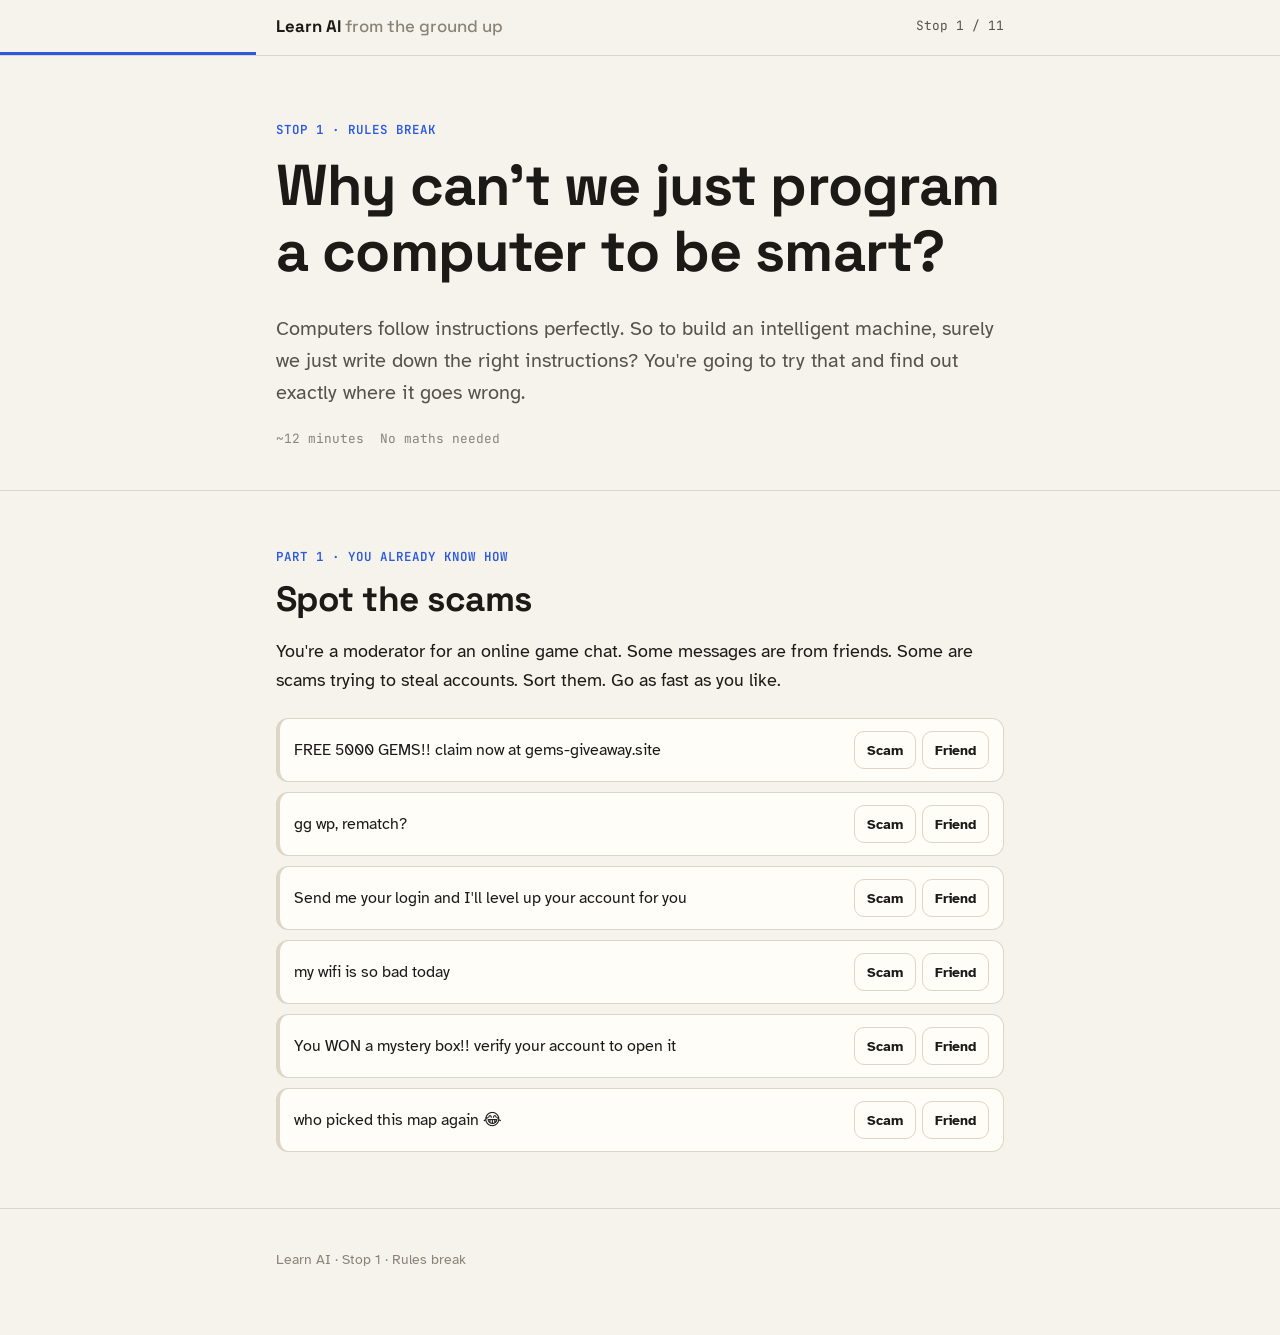
==== stops/01-rules-break/index.html @ be9ae443 "Add journey home page and Stop 1: Rules break Interactive first stop: sort scam messages by instinct" ====
<!doctype html>
<html lang="en">
<head>
<meta charset="utf-8">
<meta name="viewport" content="width=device-width, initial-scale=1">
<title>Rules Break · Learn AI</title>
<meta name="description" content="Stop 1 of Learn AI: why we can't just program a computer to be smart. Write your own rules, then watch the real world break them.">
<link rel="preconnect" href="https://fonts.googleapis.com">
<link rel="preconnect" href="https://fonts.gstatic.com" crossorigin>
<link href="https://fonts.googleapis.com/css2?family=Atkinson+Hyperlegible:ital,wght@0,400;0,700;1,400&family=JetBrains+Mono:wght@400;600&family=Space+Grotesk:wght@500;700&display=swap" rel="stylesheet">
<link rel="stylesheet" href="../../assets/css/base.css">
<link rel="stylesheet" href="stop.css">
</head>
<body>

<header class="site-bar">
  <div class="wrap bar-inner">
    <a href="../../index.html" class="brand">Learn AI <span>from the ground up</span></a>
    <span class="stop-count">Stop 1 / 11</span>
  </div>
  <div class="progress"><div class="progress-fill" id="progress"></div></div>
</header>

<main>

  <!-- ============ HERO ============ -->
  <div class="hero wrap">
    <p class="eyebrow">Stop 1 · Rules break</p>
    <h1>Why can't we just program a computer to be smart?</h1>
    <p class="lede">Computers follow instructions perfectly. So to build an intelligent machine, surely we just write down the right instructions? You're going to try that and find out exactly where it goes wrong.</p>
    <div class="meta"><span>~12 minutes</span><span>No maths needed</span></div>
  </div>

  <!-- ============ PART 1: the hook ============ -->
  <section class="section" id="s1">
    <div class="wrap">
      <p class="eyebrow">Part 1 · You already know how</p>
      <h2>Spot the scams</h2>
      <p>You're a moderator for an online game chat. Some messages are from friends. Some are scams trying to steal accounts. Sort them. Go as fast as you like.</p>

      <ul class="msgs" id="hook-list"></ul>

      <div id="hook-result" class="hook-result" hidden aria-live="polite"></div>
      <button class="btn primary continue" data-reveal="s2" id="hook-continue" hidden>So how did you do it?</button>
    </div>
  </section>

  <!-- ============ PART 2: write the rules ============ -->
  <section class="section" id="s2" hidden>
    <div class="wrap">
      <p class="eyebrow">Part 2 · Write the rules</p>
      <h2>Now teach a computer to do it</h2>
      <p>You sorted those without thinking. But a computer can't "just know" anything. It can only follow exact instructions, and it follows them very fast, millions of times a second, without getting tired.</p>
      <p>One instruction a computer can follow perfectly is: <strong>does this message contain these letters?</strong> So let's build a scam filter out of rules like that. You get two kinds of rule:</p>

      <div class="rule-kinds">
        <div><span class="tag block">Block</span> the message if it contains a word.</div>
        <div><span class="tag allow">Allow</span> the message if it contains a word. <em>Allow beats block.</em></div>
      </div>

      <div class="builder card">
        <form id="rule-form" class="rule-form" autocomplete="off">
          <label class="sr-only" for="rule-type">Rule type</label>
          <select id="rule-type">
            <option value="block">Block</option>
            <option value="allow">Allow</option>
          </select>
          <label for="rule-word" class="rule-form-mid">if it contains</label>
          <input id="rule-word" type="text" maxlength="30" placeholder="type a word…" spellcheck="false">
          <button class="btn primary" type="submit">Add rule</button>
        </form>
        <p class="suggest" id="suggest">Stuck? Try: </p>

        <ol class="rule-list" id="rule-list"></ol>
        <p class="rule-empty" id="rule-empty">No rules yet, so every message gets through, scams included.</p>
      </div>

      <div class="days">
        <div class="day-tabs" id="day-tabs" role="tablist" aria-label="Days"></div>
        <div class="day-panel card" id="day-panel"></div>
      </div>
    </div>
  </section>

  <!-- ============ PART 3: the arms race ============ -->
  <section class="section" id="s3" hidden>
    <div class="wrap">
      <p class="eyebrow">Part 3 · What just happened?</p>
      <h2>Your rules were always one day behind</h2>
      <p>Here's how your filter did on the <strong>first try</strong> each morning, before you'd seen that day's messages, compared with after you fixed it.</p>

      <div class="card scoreboard" id="scoreboard" aria-live="polite"></div>

      <p>Every rule you wrote came from looking at <em>yesterday's</em> messages. But the scammers only need to find one gap, and they change their words the moment a filter catches them. Meanwhile, ordinary messages keep tripping your rules by accident.</p>

      <div class="lessons">
        <div class="lesson">
          <span class="lesson-num">1</span>
          <h3>Rules only know what you thought of</h3>
          <p>"FR33 G3MS" isn't "free gems", as far as your rule is concerned. A rule can't cope with anything its writer didn't imagine.</p>
        </div>
        <div class="lesson">
          <span class="lesson-num">2</span>
          <h3>Rules fight each other</h3>
          <p>Block "free" and you block "are you free on Saturday?". Add an allow rule to fix that and you open a gap somewhere else. <button class="linklike" id="go-monday">Go back to Monday</button> and check your newest rules still work there.</p>
        </div>
        <div class="lesson">
          <span class="lesson-num">3</span>
          <h3>The list never ends</h3>
          <p id="rule-count-line">You wrote a handful of rules for three days and a few dozen messages. A real game might see millions of messages a day, in dozens of languages.</p>
        </div>
      </div>

      <details class="deeper">
        <summary>This really happened: the war on spam email<span class="tag-deeper">Go deeper</span></summary>
        <div class="deeper-body">
          <p>Early email spam filters worked exactly like yours: lists of banned words written by people. Spammers answered with misspellings, extra spaces and even pictures of words instead of text.</p>
          <p>In 2002 a programmer called Paul Graham suggested a different approach. Instead of people writing the rules, the computer would count how often each word appeared in spam and in normal email, and work out the rules itself from thousands of examples. Filters built this way were much harder to fool, and they kept learning as spam changed.</p>
        </div>
      </details>

      <button class="btn primary continue" data-reveal="s4">Maybe words are just hard. Try pictures?</button>
    </div>
  </section>

  <!-- ============ PART 4: cat rules ============ -->
  <section class="section" id="s4" hidden>
    <div class="wrap">
      <p class="eyebrow">Part 4 · Pictures</p>
      <h2>Write a rule for "cat"</h2>
      <p>A three-year-old can spot a cat. Surely a rule for it is easy? Choose the features your rule needs. The computer will say <strong>cat</strong> only if an animal has <em>every</em> feature you choose.</p>

      <div class="feature-picker card">
        <p class="picker-label">It's a cat if it has…</p>
        <div class="features" id="features" role="group" aria-label="Cat features"></div>
      </div>

      <p class="cat-score" id="cat-score" aria-live="polite"></p>
      <div class="animals" id="animals"></div>

      <button class="btn" id="cat-possible">Is 7 out of 7 even possible?</button>
      <div id="cat-explain" class="callout" hidden>
        <p><strong>No.</strong> Look at the walking cat, the fox and the husky. They tick exactly the same boxes, so any rule that says "cat" to one says "cat" to all three. And every feature you add to shut out the dogs also shuts out a real cat: the sleeping one, the hairless one, the one facing away.</p>
        <p>The things that actually make a cat look like a cat (the shape of the face, the way it moves) are almost impossible to put into words, even though your brain recognises them instantly.</p>
      </div>
      <button class="btn primary continue" data-reveal="s5" id="cat-continue" hidden>And there's a bigger problem</button>
    </div>
  </section>

  <!-- ============ PART 5: what the computer sees ============ -->
  <section class="section" id="s5" hidden>
    <div class="wrap">
      <p class="eyebrow">Part 5 · Who ticks the boxes?</p>
      <h2>The computer has never seen an ear</h2>
      <p>In that last game we cheated. We <em>told</em> the computer which animals had pointy ears. In real life nobody does that. A camera doesn't hand the computer "whiskers: yes". It hands over this:</p>

      <div class="pixel-stage card">
        <div class="pixel-grid" id="pixel-grid" aria-label="A 16 by 16 picture of a cat's face made of numbers" role="img"></div>
        <div class="pixel-controls">
          <button class="btn primary" id="pixel-toggle" aria-pressed="false">Show what the computer sees</button>
          <p class="pixel-caption" id="pixel-caption">A tiny 16 × 16 picture of a cat's face.</p>
        </div>
      </div>

      <p>That's it. <strong>256 numbers.</strong> Small numbers are dark and big numbers are light. There's no "ear" in there, just numbers next to other numbers. Try writing a rule for "pointy ear" using only those numbers. And a real photo has millions of them.</p>

      <div class="callout">
        <p>So in the end, people gave up trying to write the rules. They asked a different question: <strong>what if the computer could find the rules itself, just by looking at lots of examples?</strong> That idea is called <strong>machine learning</strong>, and it's what the rest of this journey is about.</p>
      </div>

      <details class="deeper">
        <summary>The age of "expert systems"<span class="tag-deeper">Go deeper</span></summary>
        <div class="deeper-body">
          <p>In the 1970s and 80s, much of AI research meant exactly what you just did: sitting down with human experts and turning their knowledge into long lists of IF… THEN… rules. These <em>expert systems</em> were used for jobs like suggesting treatments for blood infections or deciding how to put together big computer orders. One of them grew to thousands of rules.</p>
          <p>They worked well in narrow areas, but they were expensive to keep up to date, and they failed in surprising ways whenever a situation came up that nobody had written a rule for. Sound familiar?</p>
        </div>
      </details>

      <h2 class="summary-head">What you now know</h2>
      <ol class="takeaways">
        <li><span>Computers follow instructions perfectly, but only the instructions someone thought to write.</span></li>
        <li><span>The real world is too messy for hand-written rules. Words change, animals curl up, and rules clash with each other.</span></li>
        <li><span>To a computer, a picture (or a sound, or a word) is just numbers. Any intelligence has to be built out of those numbers.</span></li>
      </ol>

      <a class="next-stop" href="../../index.html">
        <span><small>Next · Stop 2</small><strong>Everything is numbers</strong></span>
        <span class="soon">Coming soon →</span>
      </a>
    </div>
  </section>

</main>

<footer class="site-foot">
  <div class="wrap">Learn AI · Stop 1 · Rules break</div>
</footer>

<script src="../../assets/js/site.js"></script>
<script src="stop.js"></script>
</body>
</html>
---- assets/css/base.css ----
/* Learn AI — shared design system
   Every stop uses these tokens so the visual language stays consistent
   across the journey (a neuron on stop 3 looks the same inside stop 6). */

:root {
  --paper: #f6f3ec;
  --surface: #fffdf8;
  --surface-2: #efeadf;
  --ink: #1c1a17;
  --ink-2: #57524a;
  --ink-3: #8a8378;
  --line: #ddd5c6;
  --accent: #2b59e0;
  --accent-ink: #ffffff;
  --accent-soft: #e3eafc;
  --good: #1d7f63;
  --good-soft: #dcefe7;
  --bad: #c9412b;
  --bad-soft: #f8e1dc;
  --warn: #a86f08;
  --warn-soft: #f6ead0;
  --shadow: 0 1px 2px rgba(40, 30, 10, .06), 0 4px 16px rgba(40, 30, 10, .06);
  --radius: 14px;
  --font-body: "Atkinson Hyperlegible", system-ui, -apple-system, "Segoe UI", sans-serif;
  --font-head: "Space Grotesk", system-ui, sans-serif;
  --font-mono: "JetBrains Mono", ui-monospace, Consolas, monospace;
  color-scheme: light;
}

@media (prefers-color-scheme: dark) {
  :root:not([data-theme="light"]) {
    --paper: #14130f;
    --surface: #1d1c17;
    --surface-2: #26241e;
    --ink: #f1ede4;
    --ink-2: #bdb6a8;
    --ink-3: #857e71;
    --line: #34312a;
    --accent: #7c9cff;
    --accent-ink: #0f1320;
    --accent-soft: #1f2a4a;
    --good: #4cc39c;
    --good-soft: #15342a;
    --bad: #f07a63;
    --bad-soft: #3c1f19;
    --warn: #e6b04a;
    --warn-soft: #3a2d12;
    --shadow: 0 1px 2px rgba(0, 0, 0, .3), 0 4px 16px rgba(0, 0, 0, .25);
    color-scheme: dark;
  }
}
:root[data-theme="dark"] {
  --paper: #14130f;
  --surface: #1d1c17;
  --surface-2: #26241e;
  --ink: #f1ede4;
  --ink-2: #bdb6a8;
  --ink-3: #857e71;
  --line: #34312a;
  --accent: #7c9cff;
  --accent-ink: #0f1320;
  --accent-soft: #1f2a4a;
  --good: #4cc39c;
  --good-soft: #15342a;
  --bad: #f07a63;
  --bad-soft: #3c1f19;
  --warn: #e6b04a;
  --warn-soft: #3a2d12;
  --shadow: 0 1px 2px rgba(0, 0, 0, .3), 0 4px 16px rgba(0, 0, 0, .25);
  color-scheme: dark;
}

*, *::before, *::after { box-sizing: border-box; }
html { -webkit-text-size-adjust: 100%; scroll-behavior: smooth; scroll-padding-top: 64px; }
@media (prefers-reduced-motion: reduce) {
  html { scroll-behavior: auto; }
  *, *::before, *::after { animation-duration: .01ms !important; transition-duration: .01ms !important; }
}

body {
  margin: 0;
  background: var(--paper);
  color: var(--ink);
  font: 18px/1.6 var(--font-body);
  overflow-x: hidden;
}

h1, h2, h3 { font-family: var(--font-head); line-height: 1.15; letter-spacing: -.015em; margin: 0 0 .5em; }
h1 { font-size: clamp(2.2rem, 7vw, 3.6rem); font-weight: 700; }
h2 { font-size: clamp(1.6rem, 4.5vw, 2.2rem); font-weight: 700; }
h3 { font-size: 1.25rem; font-weight: 500; }
p { margin: 0 0 1em; }
a { color: var(--accent); }
strong { font-weight: 700; }
code, .mono { font-family: var(--font-mono); font-size: .9em; }

.wrap { max-width: 760px; margin: 0 auto; padding: 0 16px; }

/* ---------- top bar ---------- */
.site-bar {
  position: sticky; top: 0; z-index: 20;
  background: color-mix(in srgb, var(--paper) 88%, transparent);
  backdrop-filter: blur(8px);
  -webkit-backdrop-filter: blur(8px);
  border-bottom: 1px solid var(--line);
}
.bar-inner { display: flex; align-items: center; justify-content: space-between; gap: 12px; height: 52px; }
.brand { font-family: var(--font-head); font-weight: 700; color: var(--ink); text-decoration: none; font-size: 1.05rem; white-space: nowrap; }
.brand span { font-weight: 500; color: var(--ink-3); }
@media (max-width: 480px) { .brand span { display: none; } }
.stop-count { font-family: var(--font-mono); font-size: .8rem; color: var(--ink-2); }
.progress { height: 3px; }
.progress-fill { height: 100%; width: 0; background: var(--accent); transition: width .6s ease; }

/* ---------- hero ---------- */
.hero { padding-top: 64px; padding-bottom: 40px; }
.hero .lede { font-size: 1.25rem; color: var(--ink-2); max-width: 36em; }
.meta { display: flex; flex-wrap: wrap; gap: 8px 16px; font-family: var(--font-mono); font-size: .8rem; color: var(--ink-3); margin-top: 20px; }

.eyebrow {
  font-family: var(--font-mono); font-size: .78rem; font-weight: 600;
  letter-spacing: .08em; text-transform: uppercase; color: var(--accent);
  margin: 0 0 12px;
}

/* ---------- sections ---------- */
.section { padding: 56px 0; border-top: 1px solid var(--line); }
.section[hidden] { display: none; }
.section.reveal { animation: rise .6s ease both; }
@keyframes rise { from { opacity: 0; transform: translateY(16px); } to { opacity: 1; transform: none; } }

.card {
  background: var(--surface);
  border: 1px solid var(--line);
  border-radius: var(--radius);
  padding: 20px;
  box-shadow: var(--shadow);
}

.callout {
  border-left: 4px solid var(--accent);
  background: var(--accent-soft);
  padding: 14px 18px;
  border-radius: 0 10px 10px 0;
  margin: 20px 0;
}
.callout p:last-child { margin: 0; }

/* ---------- buttons ---------- */
.btn {
  appearance: none;
  font: 700 1rem/1.2 var(--font-body);
  padding: 11px 18px;
  border-radius: 10px;
  border: 1px solid var(--line);
  background: var(--surface);
  color: var(--ink);
  cursor: pointer;
  transition: transform .12s ease, background .15s ease, border-color .15s ease;
  min-height: 44px;
}
.btn:hover { border-color: var(--ink-3); }
.btn:active { transform: translateY(1px); }
.btn:focus-visible, button:focus-visible, input:focus-visible, select:focus-visible, summary:focus-visible, a:focus-visible {
  outline: 3px solid var(--accent); outline-offset: 2px;
}
.btn.primary { background: var(--accent); border-color: var(--accent); color: var(--accent-ink); }
.btn.primary:hover { filter: brightness(1.07); }
.btn[disabled] { opacity: .45; cursor: not-allowed; }
.btn.continue { margin-top: 28px; }
.btn.continue::after { content: " \2193"; }

/* ---------- "go deeper" drawers ---------- */
details.deeper {
  margin: 24px 0;
  border: 1px dashed var(--ink-3);
  border-radius: var(--radius);
  background: var(--surface);
}
details.deeper summary {
  cursor: pointer;
  padding: 14px 18px;
  font-family: var(--font-head);
  font-weight: 500;
  list-style: none;
  display: flex; align-items: center; gap: 10px;
}
details.deeper summary::-webkit-details-marker { display: none; }
details.deeper summary::before {
  content: "+"; font-family: var(--font-mono); font-weight: 600;
  width: 24px; height: 24px; display: inline-grid; place-items: center;
  border-radius: 6px; background: var(--surface-2); color: var(--accent);
  flex: none;
}
details.deeper[open] summary::before { content: "\2212"; }
details.deeper .tag-deeper { font-family: var(--font-mono); font-size: .7rem; color: var(--ink-3); margin-left: auto; text-transform: uppercase; letter-spacing: .06em; white-space: nowrap; }
details.deeper .deeper-body { padding: 0 18px 16px 52px; color: var(--ink-2); }
@media (max-width: 520px) { details.deeper .deeper-body { padding-left: 18px; } }

/* ---------- summary + next ---------- */
.takeaways { list-style: none; padding: 0; margin: 0; display: grid; gap: 14px; counter-reset: take; }
.takeaways li { display: grid; grid-template-columns: 32px 1fr; gap: 12px; align-items: start; }
.takeaways li::before {
  counter-increment: take; content: counter(take);
  width: 32px; height: 32px; border-radius: 50%;
  display: grid; place-items: center;
  background: var(--ink); color: var(--paper);
  font-family: var(--font-mono); font-weight: 600; font-size: .85rem;
}

.next-stop {
  display: flex; align-items: center; justify-content: space-between; gap: 16px;
  margin-top: 32px; padding: 20px; border-radius: var(--radius);
  background: var(--ink); color: var(--paper); text-decoration: none;
}
.next-stop small { display: block; font-family: var(--font-mono); font-size: .75rem; opacity: .7; text-transform: uppercase; letter-spacing: .08em; }
.next-stop strong { font-family: var(--font-head); font-size: 1.3rem; }
.next-stop .soon { font-family: var(--font-mono); font-size: .75rem; opacity: .7; white-space: nowrap; }

.site-foot { padding: 40px 0 64px; color: var(--ink-3); font-size: .85rem; border-top: 1px solid var(--line); }

.sr-only { position: absolute; width: 1px; height: 1px; padding: 0; margin: -1px; overflow: hidden; clip: rect(0 0 0 0); border: 0; }
---- stops/01-rules-break/stop.css ----
/* Stop 1 · Rules break */

/* ---------- chat messages ---------- */
.msgs { list-style: none; padding: 0; margin: 24px 0 0; display: grid; gap: 10px; }
.msg {
  display: grid;
  grid-template-columns: 1fr auto;
  align-items: center;
  gap: 8px 14px;
  padding: 12px 14px;
  background: var(--surface);
  border: 1px solid var(--line);
  border-left: 4px solid var(--line);
  border-radius: 12px;
  transition: border-color .25s ease, background .25s ease;
}
.msg-text { font-size: 1.02rem; overflow-wrap: anywhere; }
.msg-who { display: block; font-family: var(--font-mono); font-size: .72rem; color: var(--ink-3); margin-bottom: 2px; }
.msg-actions { display: flex; gap: 6px; }
.msg-actions .btn { min-height: 38px; padding: 8px 12px; font-size: .9rem; }
@media (max-width: 520px) {
  .msg { grid-template-columns: 1fr; }
  .msg .verdict { justify-self: start; }
  .msg-actions .btn { flex: 1; }
}

.msg.good { border-left-color: var(--good); }
.msg.bad { border-left-color: var(--bad); background: var(--bad-soft); }

.verdict {
  font-family: var(--font-mono); font-size: .75rem; font-weight: 600;
  padding: 4px 8px; border-radius: 6px; white-space: nowrap;
  text-transform: uppercase; letter-spacing: .04em;
}
.verdict.good { color: var(--good); background: var(--good-soft); }
.verdict.bad { color: var(--bad); background: var(--surface); border: 1px solid var(--bad); }
.verdict.pending { color: var(--ink-3); background: var(--surface-2); }

mark.hit-block { background: none; color: inherit; box-shadow: inset 0 -.5em 0 color-mix(in srgb, var(--bad) 30%, transparent); border-radius: 2px; }
mark.hit-allow { background: none; color: inherit; box-shadow: inset 0 -.5em 0 color-mix(in srgb, var(--good) 35%, transparent); border-radius: 2px; }

.hook-result { margin-top: 24px; }
.hook-result .big { font-family: var(--font-head); font-size: 1.6rem; font-weight: 700; margin-bottom: .3em; }

/* ---------- rule builder ---------- */
.rule-kinds { display: grid; gap: 8px; margin: 0 0 20px; }
.tag {
  display: inline-block; font-family: var(--font-mono); font-size: .75rem; font-weight: 600;
  text-transform: uppercase; letter-spacing: .05em;
  padding: 3px 8px; border-radius: 6px; margin-right: 6px; vertical-align: 1px;
}
.tag.block { background: var(--bad-soft); color: var(--bad); }
.tag.allow { background: var(--good-soft); color: var(--good); }

.builder { margin-bottom: 28px; }
.rule-form { display: flex; flex-wrap: wrap; align-items: center; gap: 8px; }
.rule-form select, .rule-form input {
  font: 1rem var(--font-body);
  color: var(--ink);
  background: var(--paper);
  border: 1px solid var(--line);
  border-radius: 10px;
  padding: 10px 12px;
  min-height: 44px;
}
.rule-form select { font-weight: 700; }
.rule-form input { flex: 1 1 140px; min-width: 0; font-family: var(--font-mono); }
.rule-form-mid { color: var(--ink-2); }
.rule-error { color: var(--bad); font-size: .9rem; margin: 8px 0 0; }

.suggest { margin: 12px 0 0; font-size: .9rem; color: var(--ink-2); }
.chip {
  font: 600 .85rem var(--font-mono);
  border: 1px solid var(--line); background: var(--surface-2); color: var(--ink);
  padding: 4px 10px; border-radius: 999px; cursor: pointer; margin: 2px 4px 2px 0;
}
.chip:hover { border-color: var(--ink-3); }

.rule-list { list-style: none; padding: 0; margin: 16px 0 0; display: flex; flex-wrap: wrap; gap: 8px; }
.rule {
  display: inline-flex; align-items: center; gap: 4px;
  padding: 4px 4px 4px 4px; border-radius: 10px;
  background: var(--paper); border: 1px solid var(--line);
  animation: pop .25s ease;
}
@keyframes pop { from { transform: scale(.85); opacity: 0; } to { transform: none; opacity: 1; } }
.rule .word { font-family: var(--font-mono); font-size: .9rem; padding: 0 4px; }
.rule .remove {
  border: 0; background: none; color: var(--ink-3); cursor: pointer;
  width: 28px; height: 28px; border-radius: 6px; font-size: 1.1rem; line-height: 1;
}
.rule .remove:hover { background: var(--surface-2); color: var(--ink); }
.rule-empty { margin: 16px 0 0; color: var(--ink-3); font-size: .95rem; }

/* ---------- days ---------- */
.day-tabs { display: flex; gap: 6px; margin-bottom: -1px; position: relative; z-index: 1; overflow-x: auto; }
.day-tab {
  font: 700 .95rem var(--font-body);
  padding: 10px 16px; min-height: 44px;
  border: 1px solid var(--line); border-bottom: 0;
  border-radius: 12px 12px 0 0;
  background: var(--surface-2); color: var(--ink-2); cursor: pointer; white-space: nowrap;
}
.day-tab[aria-selected="true"] { background: var(--surface); color: var(--ink); }
.day-tab[disabled] { cursor: not-allowed; opacity: .55; }
@media (max-width: 480px) { .day-tab { padding: 10px 10px; font-size: .85rem; flex: 1; } }
.day-panel { border-top-left-radius: 0; }
.day-intro { color: var(--ink-2); margin-bottom: 12px; }
.day-head { display: flex; flex-wrap: wrap; align-items: center; justify-content: space-between; gap: 12px; }
.day-head h3 { margin: 0; font-weight: 700; }

.score { display: flex; flex-wrap: wrap; gap: 10px; margin: 16px 0 4px; }
.stat {
  flex: 1 1 120px;
  border-radius: 12px; padding: 10px 14px;
  background: var(--surface-2);
}
.stat .n { font-family: var(--font-head); font-size: 1.7rem; font-weight: 700; line-height: 1.1; }
.stat .l { font-size: .85rem; color: var(--ink-2); }
.stat.good .n { color: var(--good); }
.stat.bad .n { color: var(--bad); }
.first-try-note { font-size: .9rem; color: var(--ink-2); margin: 8px 0 0; }
.day-foot { margin-top: 20px; display: flex; flex-wrap: wrap; gap: 10px; align-items: center; }
.day-foot p { margin: 0; color: var(--ink-2); font-size: .95rem; }

/* ---------- scoreboard ---------- */
.scoreboard { margin: 20px 0 28px; }
.sb-row { display: grid; grid-template-columns: 110px 1fr; gap: 6px 14px; align-items: center; padding: 10px 0; border-bottom: 1px solid var(--line); }
.sb-row:last-of-type { border-bottom: 0; }
.sb-day { font-weight: 700; }
.sb-bars { display: grid; gap: 6px; }
.sb-bar { display: grid; grid-template-columns: 1fr 34px; gap: 8px; align-items: center; font-size: .8rem; }
.sb-track { height: 14px; background: var(--surface-2); border-radius: 4px; overflow: hidden; }
.sb-fill { height: 100%; border-radius: 4px; transition: width .6s ease; }
.sb-fill.first { background: var(--bad); }
.sb-fill.after { background: var(--ink-3); }
.sb-n { font-family: var(--font-mono); text-align: right; }
.sb-legend { display: flex; flex-wrap: wrap; gap: 16px; font-size: .85rem; color: var(--ink-2); margin-top: 10px; }
.sb-legend i { display: inline-block; width: 12px; height: 12px; border-radius: 3px; margin-right: 6px; vertical-align: -1px; }
@media (max-width: 480px) { .sb-row { grid-template-columns: 1fr; } }

.lessons { display: grid; gap: 14px; margin: 28px 0; }
.lesson { position: relative; padding: 18px 18px 6px 64px; background: var(--surface); border: 1px solid var(--line); border-radius: var(--radius); }
.lesson h3 { font-weight: 700; margin-bottom: .3em; }
.lesson-num {
  position: absolute; left: 18px; top: 18px; width: 32px; height: 32px; border-radius: 50%;
  display: grid; place-items: center; background: var(--accent-soft); color: var(--accent);
  font-family: var(--font-mono); font-weight: 600;
}
.linklike { font: inherit; color: var(--accent); background: none; border: 0; padding: 0; text-decoration: underline; cursor: pointer; }

/* ---------- cat rules ---------- */
.feature-picker { margin: 20px 0; }
.picker-label { font-family: var(--font-head); font-weight: 500; margin-bottom: 10px; }
.features { display: flex; flex-wrap: wrap; gap: 8px; }
.feature {
  font: 700 .95rem var(--font-body);
  padding: 10px 14px; min-height: 44px; border-radius: 10px;
  border: 1px solid var(--line); background: var(--paper); color: var(--ink-2); cursor: pointer;
}
.feature::before { content: "\2610  "; font-weight: 400; }
.feature[aria-pressed="true"] { background: var(--accent); border-color: var(--accent); color: var(--accent-ink); }
.feature[aria-pressed="true"]::before { content: "\2611  "; }

.cat-score { font-family: var(--font-head); font-size: 1.2rem; font-weight: 700; margin: 8px 0 12px; }
.animals { display: grid; grid-template-columns: repeat(auto-fill, minmax(150px, 1fr)); gap: 10px; margin-bottom: 20px; }
.animal {
  background: var(--surface); border: 1px solid var(--line); border-radius: 12px;
  padding: 12px; display: flex; flex-direction: column; gap: 6px;
  border-top: 4px solid var(--line);
  transition: border-color .25s ease, background .25s ease;
}
.animal.good { border-top-color: var(--good); }
.animal.bad { border-top-color: var(--bad); background: var(--bad-soft); }
.animal-pic { font-size: 2.4rem; line-height: 1; height: 44px; display: flex; align-items: center; }
.animal-pic.flip { transform: scaleX(-1); justify-content: flex-end; }
.animal-pic.faded { filter: grayscale(1) contrast(1.2); opacity: .85; }
.animal-name { font-weight: 700; line-height: 1.25; }
.animal-truth { font-size: .8rem; color: var(--ink-3); }
.animal-says { margin-top: auto; font-family: var(--font-mono); font-size: .8rem; font-weight: 600; }
.animal.good .animal-says { color: var(--good); }
.animal.bad .animal-says { color: var(--bad); }
.animal-feats { display: flex; flex-wrap: wrap; gap: 3px; }
.animal-feats span { font-size: .68rem; font-family: var(--font-mono); padding: 1px 5px; border-radius: 4px; background: var(--surface-2); color: var(--ink-2); }
.animal-feats span.no { text-decoration: line-through; color: var(--ink-3); background: none; }

/* ---------- pixel reveal ---------- */
.pixel-stage { display: grid; grid-template-columns: minmax(0, 420px) 1fr; gap: 20px; align-items: center; margin: 20px 0 24px; }
@media (max-width: 640px) { .pixel-stage { grid-template-columns: 1fr; } }
.pixel-grid {
  display: grid; grid-template-columns: repeat(16, 1fr);
  width: 100%; max-width: 420px; aspect-ratio: 1;
  border-radius: 8px; overflow: hidden; border: 1px solid var(--line);
}
.px {
  display: grid; place-items: center;
  font-family: var(--font-mono); font-size: clamp(6px, 1.8vw, 9px); font-weight: 600;
  color: transparent;
  transition: background-color .5s ease, color .5s ease;
}
.pixel-grid.numbers .px { background-color: var(--surface) !important; color: var(--ink-2); box-shadow: inset 0 0 0 .5px var(--line); }
.pixel-caption { color: var(--ink-2); margin: 12px 0 0; }

.summary-head { margin-top: 40px; }
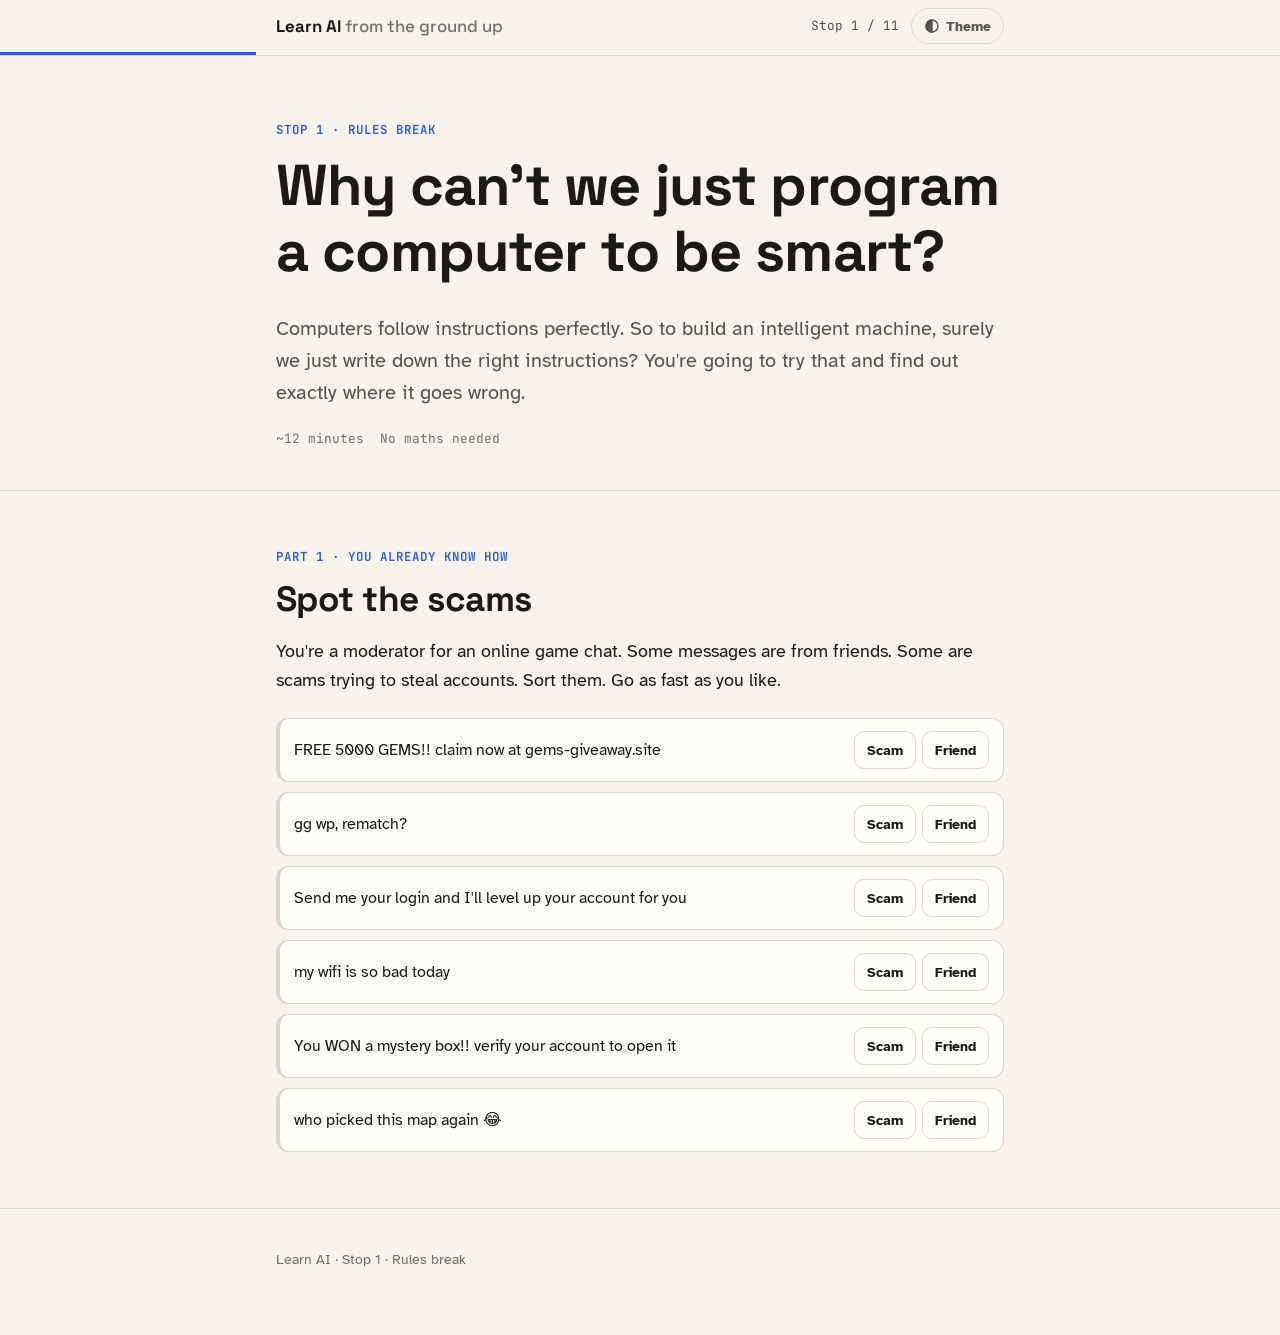
==== commit a8634013: "Stop 1: accurate animal drawings; add theme picker Replace emoji in the cat-rule game with drawn SVG" ====
--- a/stops/01-rules-break/index.html
+++ b/stops/01-rules-break/index.html
@@ -3,6 +3,7 @@
 <head>
 <meta charset="utf-8">
 <meta name="viewport" content="width=device-width, initial-scale=1">
+<script>try{var t=localStorage.getItem("learnai.theme");if(t&&t!=="auto")document.documentElement.dataset.theme=t}catch(e){}</script>
 <title>Rules Break · Learn AI</title>
 <meta name="description" content="Stop 1 of Learn AI: why we can't just program a computer to be smart. Write your own rules, then watch the real world break them.">
 <link rel="preconnect" href="https://fonts.googleapis.com">
--- a/assets/css/base.css
+++ b/assets/css/base.css
@@ -1,41 +1,58 @@
 /* Learn AI — shared design system
    Every stop uses these tokens so the visual language stays consistent
-   across the journey (a neuron on stop 3 looks the same inside stop 6). */
-
-:root {
+   across the journey (a neuron on stop 3 looks the same inside stop 6).
+
+   Themes: set by site.js as <html data-theme="...">.
+   No data-theme = "Match my device": Paper in light mode, Night in dark mode. */
+
+/* ---------- Paper (default light) ---------- */
+:root, :root[data-theme="paper"] {
   --paper: #f6f3ec;
   --surface: #fffdf8;
   --surface-2: #efeadf;
   --ink: #1c1a17;
   --ink-2: #57524a;
-  --ink-3: #8a8378;
+  --ink-3: #767065;
   --line: #ddd5c6;
   --accent: #2b59e0;
   --accent-ink: #ffffff;
   --accent-soft: #e3eafc;
   --good: #1d7f63;
   --good-soft: #dcefe7;
-  --bad: #c9412b;
+  --bad: #c43d27;
   --bad-soft: #f8e1dc;
-  --warn: #a86f08;
-  --warn-soft: #f6ead0;
   --shadow: 0 1px 2px rgba(40, 30, 10, .06), 0 4px 16px rgba(40, 30, 10, .06);
-  --radius: 14px;
-  --font-body: "Atkinson Hyperlegible", system-ui, -apple-system, "Segoe UI", sans-serif;
-  --font-head: "Space Grotesk", system-ui, sans-serif;
-  --font-mono: "JetBrains Mono", ui-monospace, Consolas, monospace;
   color-scheme: light;
 }
 
+/* ---------- Night (dark) ---------- */
+:root[data-theme="night"] {
+  --paper: #14130f;
+  --surface: #1d1c17;
+  --surface-2: #2a2821;
+  --ink: #f1ede4;
+  --ink-2: #bdb6a8;
+  --ink-3: #958d7f;
+  --line: #38352d;
+  --accent: #7c9cff;
+  --accent-ink: #0f1320;
+  --accent-soft: #1f2a4a;
+  --good: #4cc39c;
+  --good-soft: #15342a;
+  --bad: #f07a63;
+  --bad-soft: #3c1f19;
+  --shadow: 0 1px 2px rgba(0, 0, 0, .3), 0 4px 16px rgba(0, 0, 0, .25);
+  color-scheme: dark;
+}
 @media (prefers-color-scheme: dark) {
-  :root:not([data-theme="light"]) {
+  :root:not([data-theme]) {
     --paper: #14130f;
     --surface: #1d1c17;
-    --surface-2: #26241e;
+    --surface-2: #2a2821;
     --ink: #f1ede4;
     --ink-2: #bdb6a8;
-    --ink-3: #857e71;
-    --line: #34312a;
+    --ink-3: #958d7f;
+    --line: #38352d;
     --accent: #7c9cff;
     --accent-ink: #0f1320;
     --accent-soft: #1f2a4a;
@@ -43,31 +60,56 @@
     --good-soft: #15342a;
     --bad: #f07a63;
     --bad-soft: #3c1f19;
-    --warn: #e6b04a;
-    --warn-soft: #3a2d12;
     --shadow: 0 1px 2px rgba(0, 0, 0, .3), 0 4px 16px rgba(0, 0, 0, .25);
     color-scheme: dark;
   }
 }
-:root[data-theme="dark"] {
-  --paper: #14130f;
-  --surface: #1d1c17;
-  --surface-2: #26241e;
-  --ink: #f1ede4;
-  --ink-2: #bdb6a8;
-  --ink-3: #857e71;
-  --line: #34312a;
-  --accent: #7c9cff;
-  --accent-ink: #0f1320;
-  --accent-soft: #1f2a4a;
-  --good: #4cc39c;
-  --good-soft: #15342a;
-  --bad: #f07a63;
-  --bad-soft: #3c1f19;
-  --warn: #e6b04a;
-  --warn-soft: #3a2d12;
-  --shadow: 0 1px 2px rgba(0, 0, 0, .3), 0 4px 16px rgba(0, 0, 0, .25);
+
+/* ---------- Snow (clean white) ---------- */
+:root[data-theme="snow"] {
+  --paper: #ffffff;
+  --surface: #ffffff;
+  --surface-2: #f0f2f5;
+  --ink: #111827;
+  --ink-2: #4b5563;
+  --ink-3: #6b7280;
+  --line: #e1e4ea;
+  --accent: #2458d6;
+  --accent-ink: #ffffff;
+  --accent-soft: #e7eefc;
+  --good: #137a5a;
+  --good-soft: #def3ea;
+  --bad: #c0392b;
+  --bad-soft: #fbe6e3;
+  --shadow: 0 1px 2px rgba(15, 23, 42, .06), 0 4px 16px rgba(15, 23, 42, .07);
+  color-scheme: light;
+}
+
+/* ---------- High contrast ---------- */
+:root[data-theme="contrast"] {
+  --paper: #000000;
+  --surface: #0b0b0b;
+  --surface-2: #222222;
+  --ink: #ffffff;
+  --ink-2: #f2f2f2;
+  --ink-3: #d0d0d0;
+  --line: #9a9a9a;
+  --accent: #ffd400;
+  --accent-ink: #000000;
+  --accent-soft: #2e2700;
+  --good: #3dff9a;
+  --good-soft: #00301a;
+  --bad: #ff7070;
+  --bad-soft: #360808;
+  --shadow: none;
   color-scheme: dark;
+}
+
+:root {
+  --radius: 14px;
+  --font-body: "Atkinson Hyperlegible", system-ui, -apple-system, "Segoe UI", sans-serif;
+  --font-head: "Space Grotesk", system-ui, sans-serif;
+  --font-mono: "JetBrains Mono", ui-monospace, Consolas, monospace;
 }
 
 *, *::before, *::after { box-sizing: border-box; }
@@ -104,13 +146,44 @@
   -webkit-backdrop-filter: blur(8px);
   border-bottom: 1px solid var(--line);
 }
-.bar-inner { display: flex; align-items: center; justify-content: space-between; gap: 12px; height: 52px; }
-.brand { font-family: var(--font-head); font-weight: 700; color: var(--ink); text-decoration: none; font-size: 1.05rem; white-space: nowrap; }
+.bar-inner { display: flex; align-items: center; gap: 12px; height: 52px; }
+.brand { font-family: var(--font-head); font-weight: 700; color: var(--ink); text-decoration: none; font-size: 1.05rem; white-space: nowrap; margin-right: auto; }
 .brand span { font-weight: 500; color: var(--ink-3); }
 @media (max-width: 480px) { .brand span { display: none; } }
 .stop-count { font-family: var(--font-mono); font-size: .8rem; color: var(--ink-2); }
 .progress { height: 3px; }
 .progress-fill { height: 100%; width: 0; background: var(--accent); transition: width .6s ease; }
+
+/* ---------- theme picker ---------- */
+.theme-picker { position: relative; }
+.theme-btn {
+  display: inline-flex; align-items: center; gap: 6px;
+  font: 700 .85rem var(--font-body); color: var(--ink-2);
+  background: none; border: 1px solid var(--line); border-radius: 999px;
+  padding: 6px 12px; min-height: 36px; cursor: pointer;
+}
+.theme-btn:hover { color: var(--ink); border-color: var(--ink-3); }
+.theme-btn svg { width: 16px; height: 16px; }
+@media (max-width: 400px) { .theme-btn .label { display: none; } }
+.theme-menu {
+  position: absolute; right: 0; top: calc(100% + 8px); z-index: 30;
+  min-width: 220px; padding: 6px;
+  background: var(--surface); border: 1px solid var(--line); border-radius: 12px;
+  box-shadow: 0 8px 30px rgba(0, 0, 0, .18);
+}
+.theme-menu[hidden] { display: none; }
+.theme-option {
+  display: flex; align-items: center; gap: 10px; width: 100%;
+  font: 1rem var(--font-body); color: var(--ink); text-align: left;
+  background: none; border: 0; border-radius: 8px; padding: 9px 10px; cursor: pointer;
+}
+.theme-option:hover { background: var(--surface-2); }
+.theme-option[aria-checked="true"] { font-weight: 700; }
+.theme-option[aria-checked="true"]::after { content: "\2713"; margin-left: auto; color: var(--accent); }
+.swatch {
+  width: 22px; height: 22px; border-radius: 50%; flex: none;
+  border: 1px solid rgba(128, 128, 128, .5);
+}
 
 /* ---------- hero ---------- */
 .hero { padding-top: 64px; padding-bottom: 40px; }
--- a/stops/01-rules-break/stop.css
+++ b/stops/01-rules-break/stop.css
@@ -172,9 +172,8 @@
 }
 .animal.good { border-top-color: var(--good); }
 .animal.bad { border-top-color: var(--bad); background: var(--bad-soft); }
-.animal-pic { font-size: 2.4rem; line-height: 1; height: 44px; display: flex; align-items: center; }
-.animal-pic.flip { transform: scaleX(-1); justify-content: flex-end; }
-.animal-pic.faded { filter: grayscale(1) contrast(1.2); opacity: .85; }
+.animal-pic { height: 84px; border-radius: 8px; background: var(--surface-2); display: flex; align-items: center; justify-content: center; }
+.animal-pic svg { height: 100%; width: auto; max-width: 100%; }
 .animal-name { font-weight: 700; line-height: 1.25; }
 .animal-truth { font-size: .8rem; color: var(--ink-3); }
 .animal-says { margin-top: auto; font-family: var(--font-mono); font-size: .8rem; font-weight: 600; }
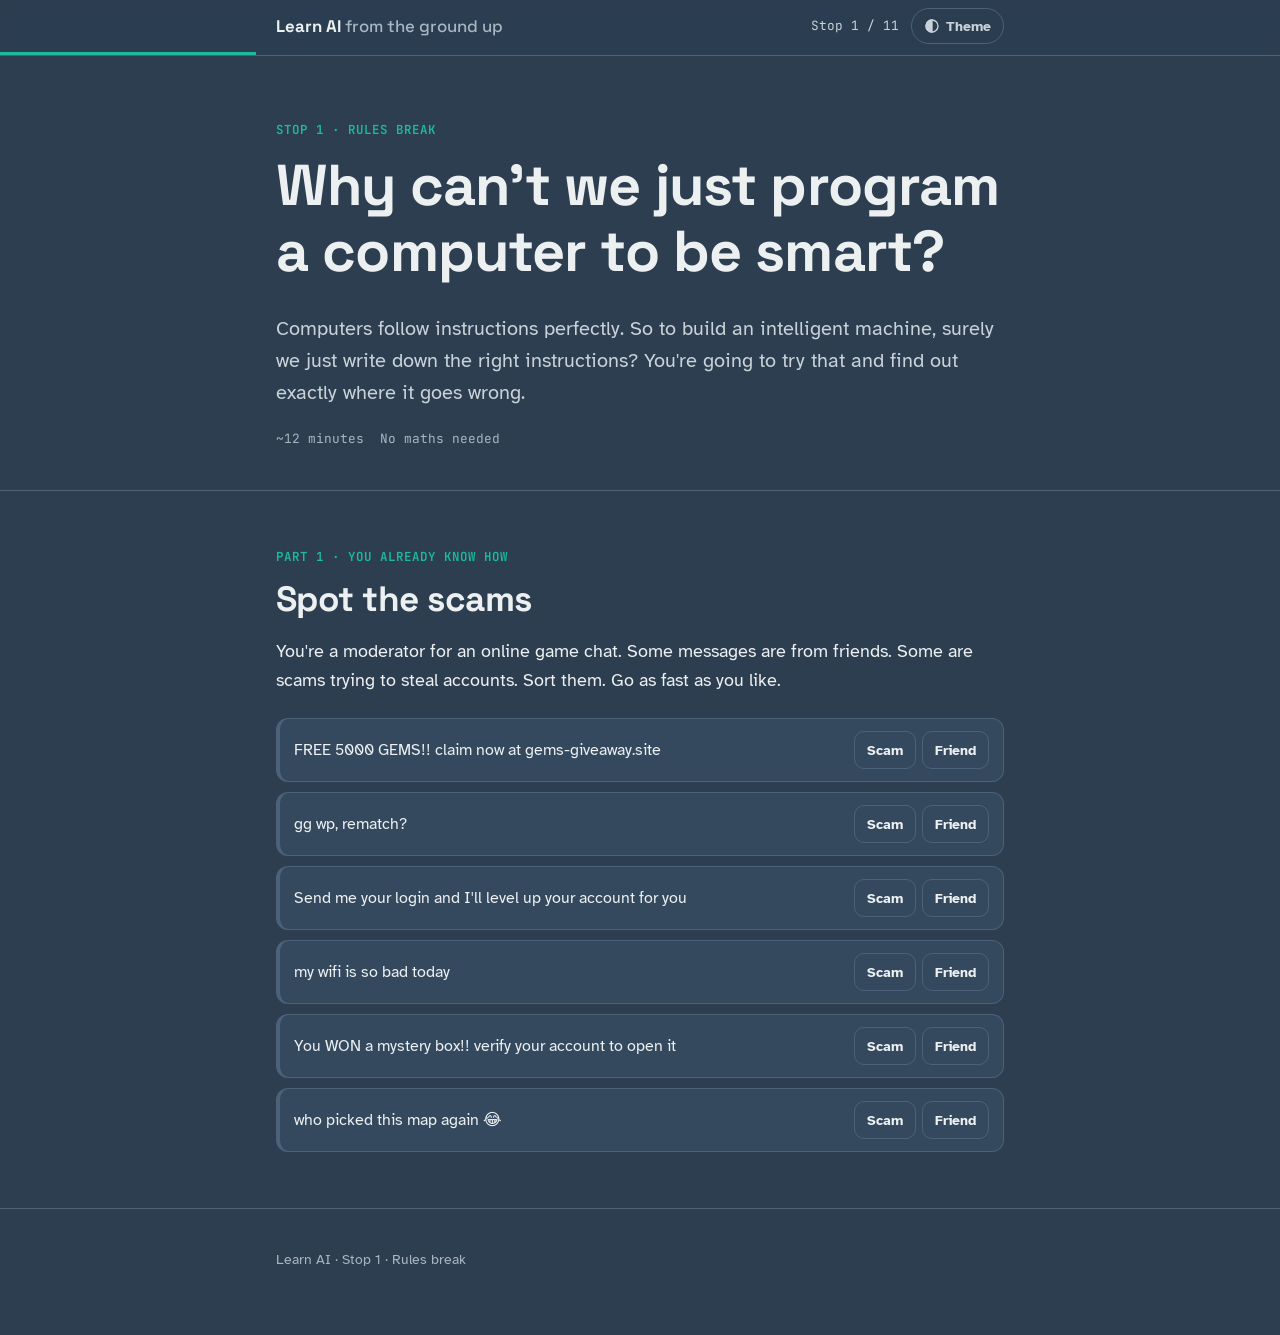
==== commit 097b5a34: "Make Slate the default theme Co-Authored-By: Claude Opus 5.5 <noreply@anthropic.com>" ====
--- a/stops/01-rules-break/index.html
+++ b/stops/01-rules-break/index.html
@@ -3,7 +3,7 @@
 <head>
 <meta charset="utf-8">
 <meta name="viewport" content="width=device-width, initial-scale=1">
-<script>try{var t=localStorage.getItem("learnai.theme");if(t&&t!=="auto")document.documentElement.dataset.theme=t}catch(e){}</script>
+<script>try{var t=localStorage.getItem("learnai.theme")||"slate";if(t!=="auto")document.documentElement.dataset.theme=t}catch(e){}</script>
 <title>Rules Break · Learn AI</title>
 <meta name="description" content="Stop 1 of Learn AI: why we can't just program a computer to be smart. Write your own rules, then watch the real world break them.">
 <link rel="preconnect" href="https://fonts.googleapis.com">
--- a/assets/css/base.css
+++ b/assets/css/base.css
@@ -105,6 +105,66 @@
   color-scheme: dark;
 }
 
+/* ---------- Coral (dark navy + coral) ---------- */
+:root[data-theme="coral"] {
+  --paper: #1a1a2e;
+  --surface: #16213e;
+  --surface-2: #0f3460;
+  --ink: #f9f9f9;
+  --ink-2: #c9cfe3;
+  --ink-3: #939cbb;
+  --line: #2b3a60;
+  --accent: #e94560;
+  --accent-ink: #1a1a2e;
+  --accent-soft: #3a1f3a;
+  --good: #4fd1a5;
+  --good-soft: #123a3c;
+  --bad: #f5b942;   /* amber, so mistakes don't blur into the coral accent */
+  --bad-soft: #3a2f1a;
+  --shadow: 0 1px 2px rgba(0, 0, 0, .35), 0 4px 16px rgba(0, 0, 0, .3);
+  color-scheme: dark;
+}
+
+/* ---------- Slate (dark slate + teal) ---------- */
+:root[data-theme="slate"] {
+  --paper: #2c3e50;
+  --surface: #34495e;
+  --surface-2: #3f5870;
+  --ink: #ecf0f1;
+  --ink-2: #c9d2d9;
+  --ink-3: #a9b6c1;
+  --line: #4b6279;
+  --accent: #1abc9c;
+  --accent-ink: #0e2a24;
+  --accent-soft: #24544f;
+  --good: #8ee6b0;
+  --good-soft: #2d5548;
+  --bad: #ff8f80;
+  --bad-soft: #4c3a48;
+  --shadow: 0 1px 2px rgba(0, 0, 0, .25), 0 4px 16px rgba(0, 0, 0, .2);
+  color-scheme: dark;
+}
+
+/* ---------- Violet (light + purple) ---------- */
+:root[data-theme="violet"] {
+  --paper: #f5f5f5;
+  --surface: #ffffff;
+  --surface-2: #eee6f5;
+  --ink: #221133;
+  --ink-2: #5a2475;
+  --ink-3: #7d6a8f;
+  --line: #e0d4ea;
+  --accent: #8a2be2;
+  --accent-ink: #ffffff;
+  --accent-soft: #f4e4f4;
+  --good: #1d7f63;
+  --good-soft: #dcefe7;
+  --bad: #c43d27;
+  --bad-soft: #f9e2de;
+  --shadow: 0 1px 2px rgba(75, 0, 130, .06), 0 4px 16px rgba(75, 0, 130, .08);
+  color-scheme: light;
+}
+
 :root {
   --radius: 14px;
   --font-body: "Atkinson Hyperlegible", system-ui, -apple-system, "Segoe UI", sans-serif;
